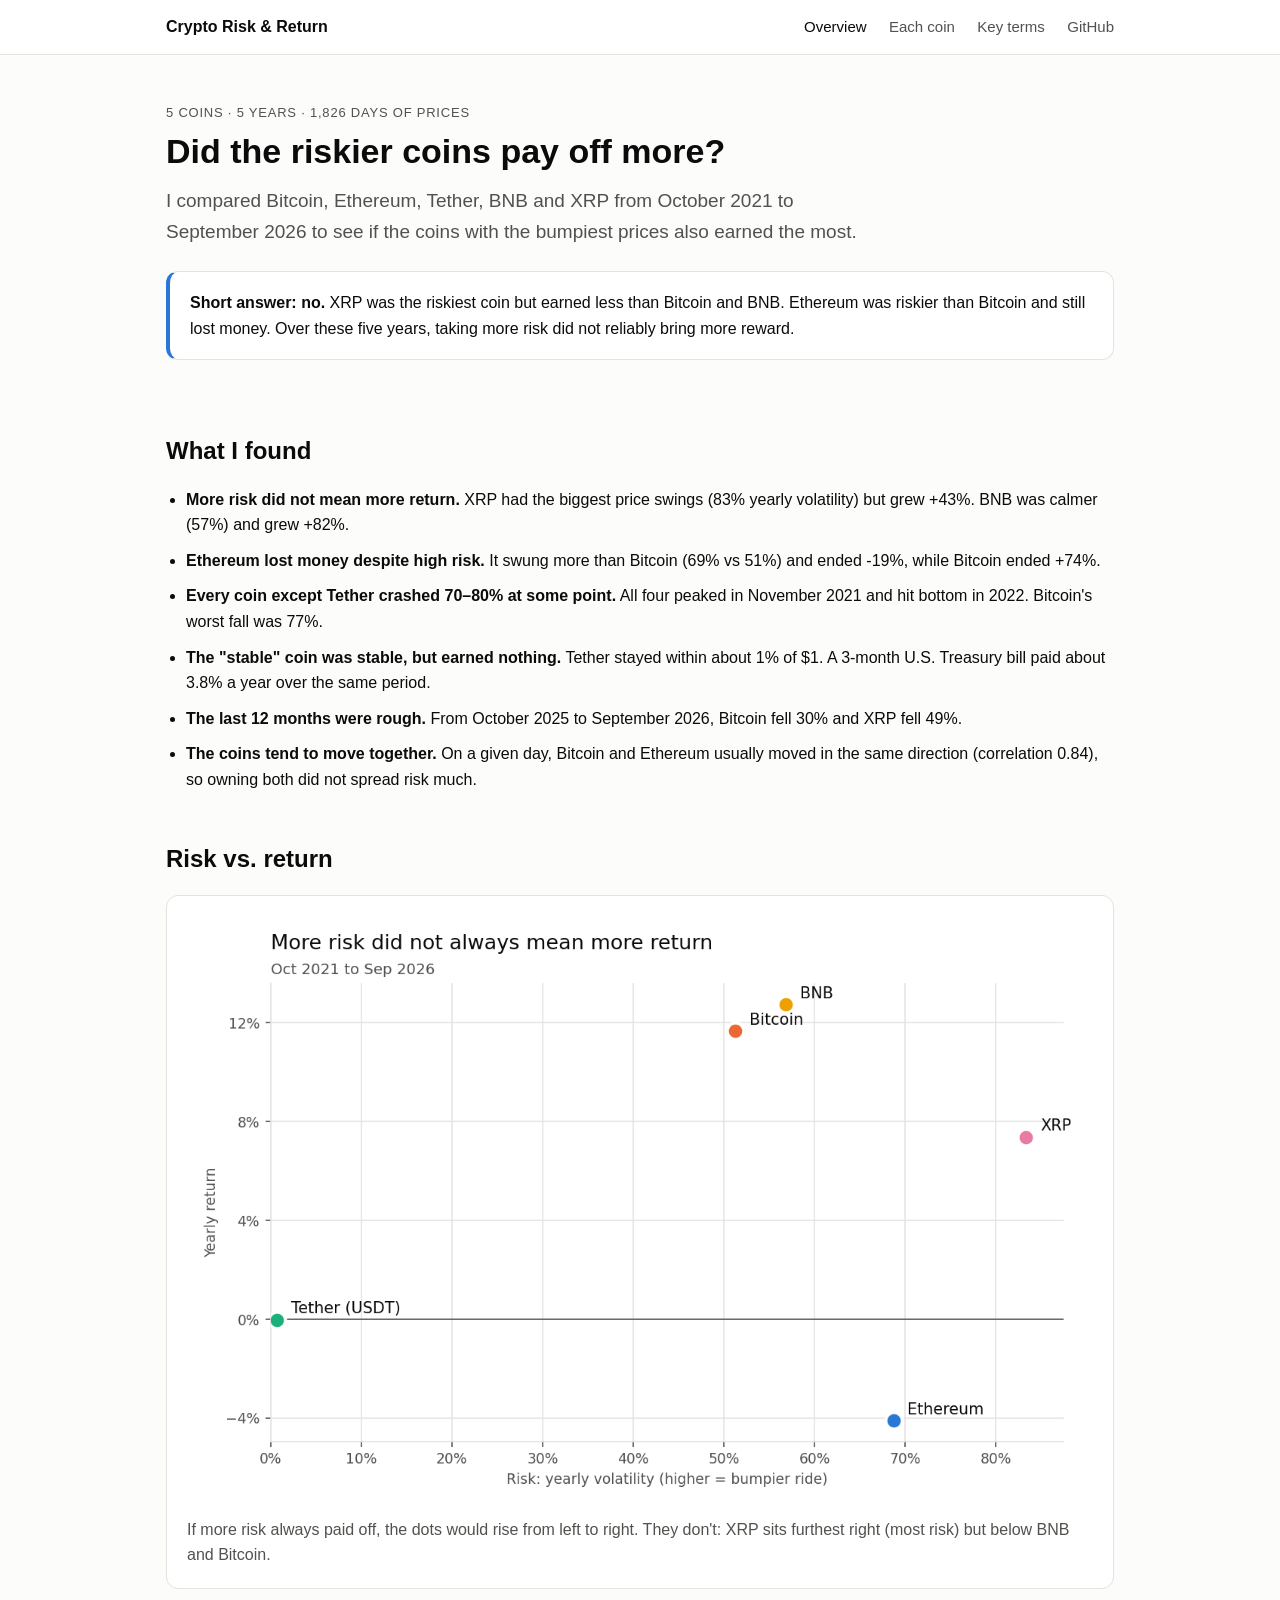
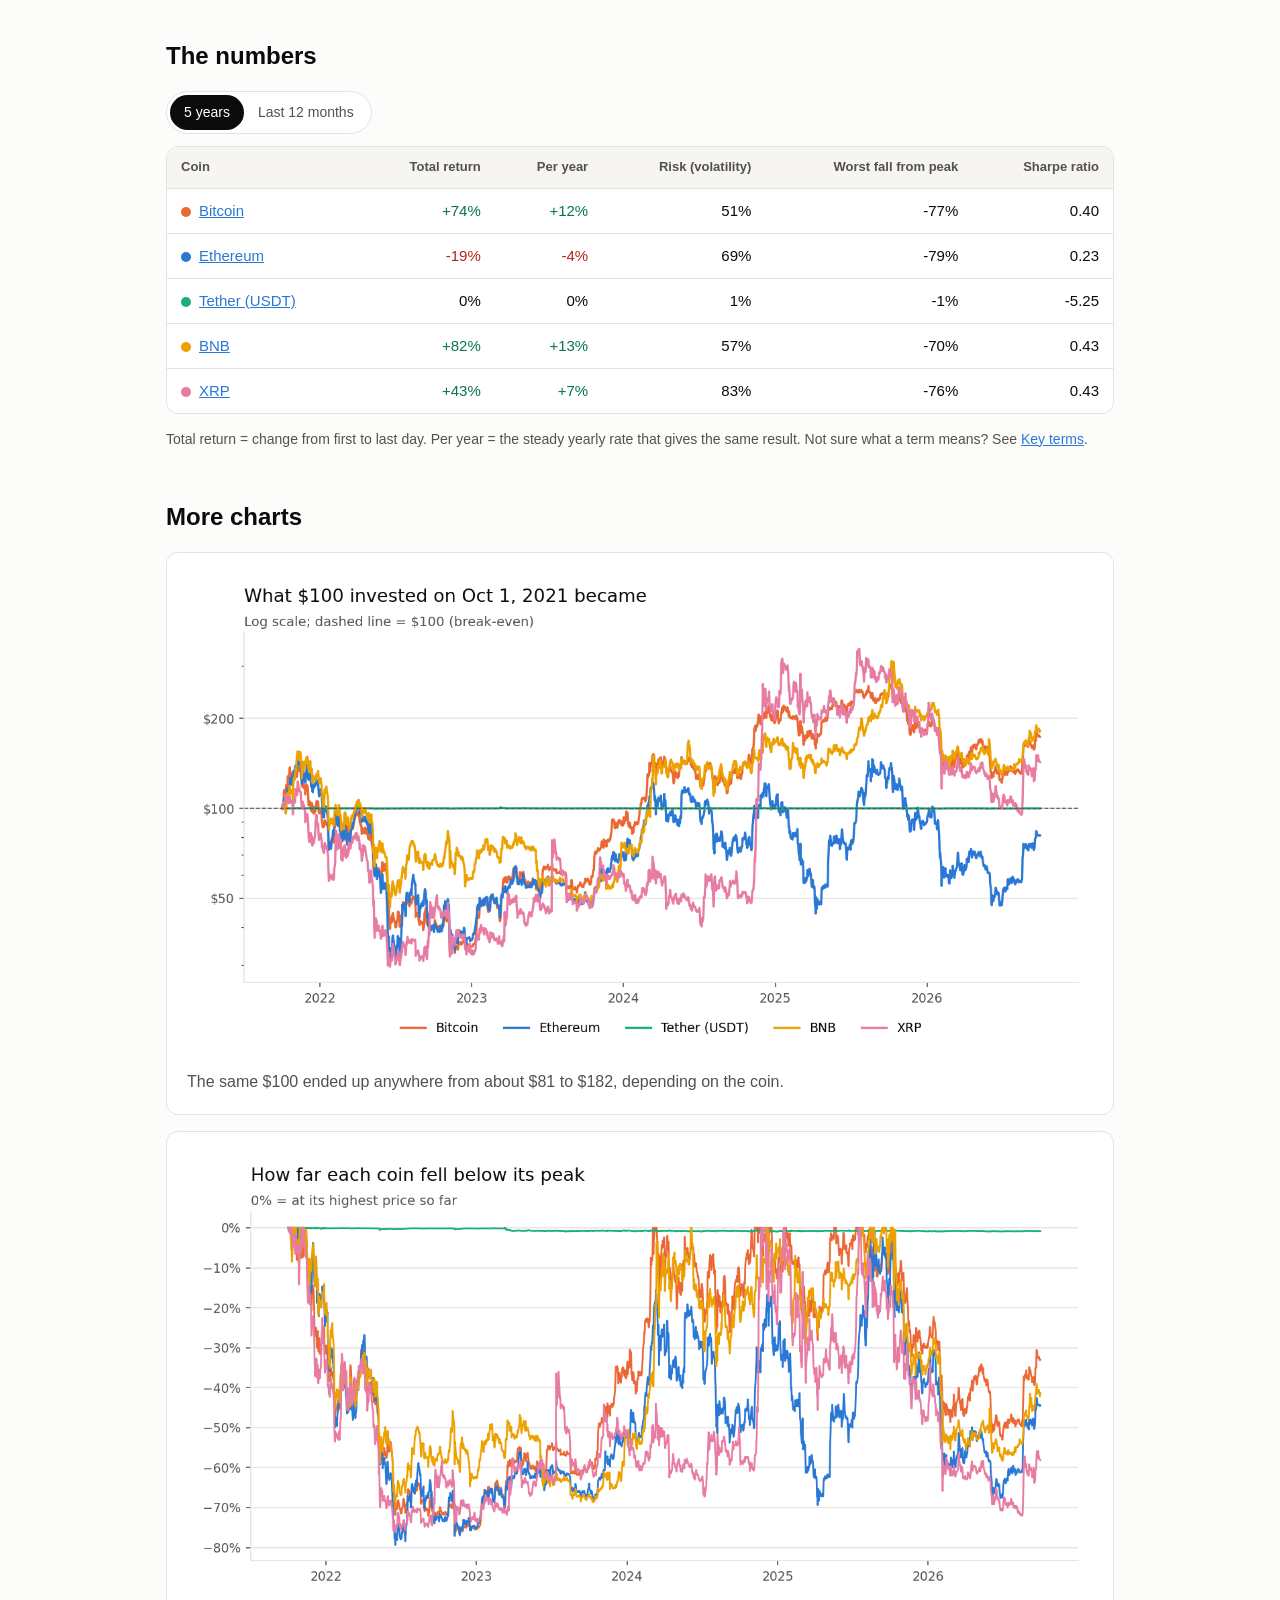
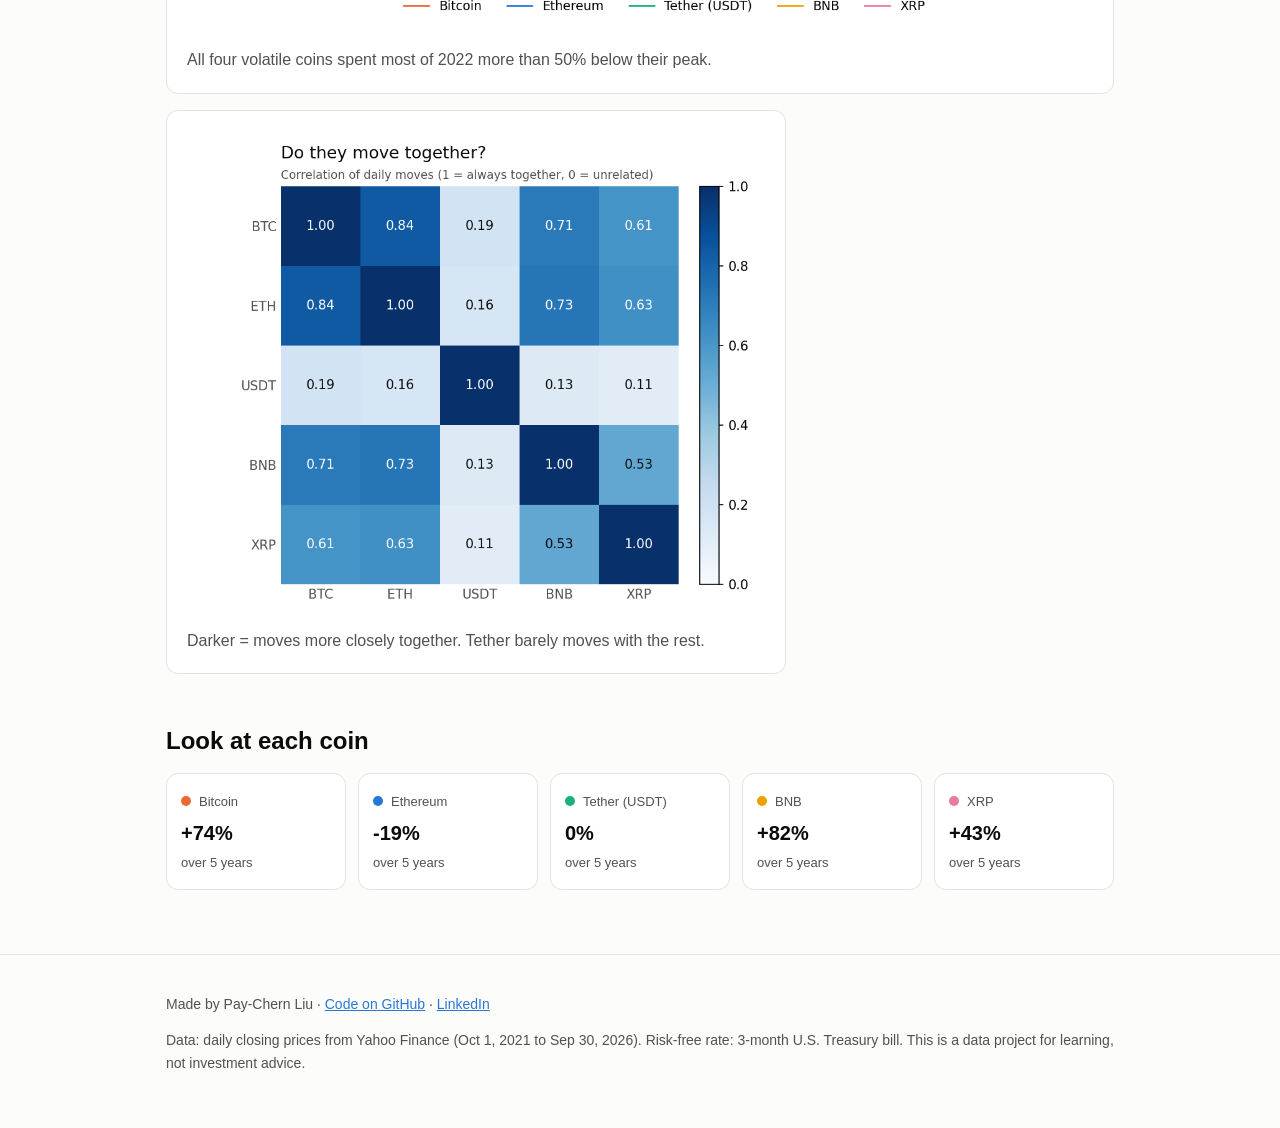
==== docs/index.html @ a0f99920 "Crypto risk and return analysis with GitHub Pages site Co-Authored-By: Claude Opus 5.5 <noreply@anth" ====
<!doctype html>
<html lang="en">
<head>
<meta charset="utf-8">
<meta name="viewport" content="width=device-width, initial-scale=1">
<title>Crypto Risk & Return</title>
<meta name="description" content="Five years of daily data on Bitcoin, Ethereum, Tether, BNB and XRP: did more risk bring more return?">
<link rel="stylesheet" href="style.css">
</head>
<body>
<header class="site"><div class="wrap">
  <a class="brand" href="index.html">Crypto Risk &amp; Return</a>
  <nav>
    <a href="index.html" class="active">Overview</a>
    <a href="coin.html?c=BTC">Each coin</a>
    <a href="glossary.html">Key terms</a>
    <a href="https://github.com/ppc1004/crypto-risk-return">GitHub</a>
  </nav>
</div></header>
<main class="wrap">
  <section class="hero">
    <p class="eyebrow">5 coins · 5 years · <span id="days"></span> days of prices</p>
    <h1>Did the riskier coins pay off more?</h1>
    <p class="lead">I compared Bitcoin, Ethereum, Tether, BNB and XRP from October 2021 to September 2026 to see if the coins with the bumpiest prices also earned the most.</p>
    <div class="answer"><p><strong>Short answer: no.</strong> XRP was the riskiest coin but earned less than Bitcoin and BNB. Ethereum was riskier than Bitcoin and still lost money. Over these five years, taking more risk did not reliably bring more reward.</p></div>
  </section>

  <h2>What I found</h2>
  <ul class="findings">
    <li><strong>More risk did not mean more return.</strong> XRP had the biggest price swings (<span data-v="five_year.XRP.annual_volatility|pctPlain"></span> yearly volatility) but grew <span data-v="five_year.XRP.total_return|pct"></span>. BNB was calmer (<span data-v="five_year.BNB.annual_volatility|pctPlain"></span>) and grew <span data-v="five_year.BNB.total_return|pct"></span>.</li>
    <li><strong>Ethereum lost money despite high risk.</strong> It swung more than Bitcoin (<span data-v="five_year.ETH.annual_volatility|pctPlain"></span> vs <span data-v="five_year.BTC.annual_volatility|pctPlain"></span>) and ended <span data-v="five_year.ETH.total_return|pct"></span>, while Bitcoin ended <span data-v="five_year.BTC.total_return|pct"></span>.</li>
    <li><strong>Every coin except Tether crashed 70–80% at some point.</strong> All four peaked in November 2021 and hit bottom in 2022. Bitcoin's worst fall was <span data-v="five_year.BTC.max_drawdown|abs"></span>.</li>
    <li><strong>The "stable" coin was stable, but earned nothing.</strong> Tether stayed within about 1% of $1. A 3-month U.S. Treasury bill paid about <span data-v="risk_free.five_year|pct1"></span> a year over the same period.</li>
    <li><strong>The last 12 months were rough.</strong> From October 2025 to September 2026, Bitcoin fell <span data-v="one_year.BTC.total_return|abs"></span> and XRP fell <span data-v="one_year.XRP.total_return|abs"></span>.</li>
    <li><strong>The coins tend to move together.</strong> On a given day, Bitcoin and Ethereum usually moved in the same direction (correlation <span data-v="correlation.BTC.ETH|num"></span>), so owning both did not spread risk much.</li>
  </ul>

  <h2>Risk vs. return</h2>
  <div class="card">
    <img src="images/compare_risk_vs_return.png" alt="Scatter chart of yearly volatility against yearly return for the five coins">
    <p>If more risk always paid off, the dots would rise from left to right. They don't: XRP sits furthest right (most risk) but below BNB and Bitcoin.</p>
  </div>

  <h2>The numbers</h2>
  <div class="toggle" role="tablist">
    <button class="on" data-w="five_year">5 years</button>
    <button data-w="one_year">Last 12 months</button>
  </div>
  <div class="table-wrap" id="table"></div>
  <p class="note">Total return = change from first to last day. Per year = the steady yearly rate that gives the same result. Not sure what a term means? See <a href="glossary.html">Key terms</a>.</p>

  <h2>More charts</h2>
  <div class="card">
    <img src="images/compare_growth_of_100.png" alt="Line chart of what 100 dollars invested in each coin became">
    <p>The same $100 ended up anywhere from about $<span id="min100"></span> to $<span id="max100"></span>, depending on the coin.</p>
  </div>
  <div class="card">
      <img src="images/compare_drawdown.png" alt="Line chart of how far each coin fell below its peak">
      <p>All four volatile coins spent most of 2022 more than 50% below their peak.</p>
  </div>
  <div class="card narrow">
      <img src="images/compare_correlation.png" alt="Heat map of how closely daily moves of each pair of coins match">
      <p>Darker = moves more closely together. Tether barely moves with the rest.</p>
  </div>

  <h2>Look at each coin</h2>
  <div class="coins" id="coins"></div>
</main>
<footer><div class="wrap">
  <p>Made by Pay-Chern Liu · <a href="https://github.com/ppc1004/crypto-risk-return">Code on GitHub</a> · <a href="https://www.linkedin.com/in/pay-chern-liu-8033b033a">LinkedIn</a></p>
  <p>Data: daily closing prices from Yahoo Finance (Oct 1, 2021 to Sep 30, 2026). Risk-free rate: 3-month U.S. Treasury bill. This is a data project for learning, not investment advice.</p>
</div></footer>
<script src="app.js"></script>
<script>
loadData().then(function (data) {
  fillValues(data);
  document.getElementById("days").textContent = data.period.days.toLocaleString("en-US");

  function showTable(w) {
    document.getElementById("table").innerHTML = metricsTable(data[w], data.colors);
    document.querySelectorAll(".toggle button").forEach(function (b) {
      b.classList.toggle("on", b.getAttribute("data-w") === w);
    });
  }
  document.querySelectorAll(".toggle button").forEach(function (b) {
    b.addEventListener("click", function () { showTable(b.getAttribute("data-w")); });
  });
  showTable("five_year");

  var ends = COIN_ORDER.map(function (c) { return 100 * (1 + data.five_year[c].total_return); });
  document.getElementById("min100").textContent = Math.round(Math.min.apply(null, ends));
  document.getElementById("max100").textContent = Math.round(Math.max.apply(null, ends));

  var html = "";
  COIN_ORDER.forEach(function (c) {
    var r = data.five_year[c];
    html += '<a class="coin-link" href="coin.html?c=' + c + '">' + dot(data.colors[c]) +
      '<span class="small">' + r.name + '</span><span class="big">' + pct(r.total_return) +
      '</span><span class="small">over 5 years</span></a>';
  });
  document.getElementById("coins").innerHTML = html;
});
</script>
</body>
</html>
---- docs/style.css ----
:root {
  --bg: #fcfcfb;
  --card: #ffffff;
  --text: #0b0b0b;
  --muted: #52514e;
  --line: #e4e3df;
  --accent: #2a78d6;
  --down: #b42318;
  --up: #067647;
  --radius: 12px;
  color-scheme: light;
}
* { box-sizing: border-box; }
body {
  margin: 0;
  background: var(--bg);
  color: var(--text);
  font: 16px/1.6 -apple-system, BlinkMacSystemFont, "Segoe UI", Roboto, Helvetica, Arial, sans-serif;
}
a { color: var(--accent); }
.wrap { max-width: 980px; margin: 0 auto; padding: 0 16px; }
header.site { border-bottom: 1px solid var(--line); background: var(--card); }
header.site .wrap { display: flex; align-items: center; justify-content: space-between; gap: 12px; flex-wrap: wrap; padding-top: 14px; padding-bottom: 14px; }
.brand { font-weight: 700; text-decoration: none; color: var(--text); }
nav a { margin-left: 18px; text-decoration: none; color: var(--muted); font-size: 15px; }
nav a:first-child { margin-left: 0; }
nav a.active, nav a:hover { color: var(--text); }
.hero { padding: 48px 0 24px; }
.eyebrow { font-size: 13px; letter-spacing: .06em; text-transform: uppercase; color: var(--muted); margin: 0 0 8px; }
h1 { font-size: 34px; line-height: 1.2; margin: 0 0 14px; }
h2 { font-size: 24px; margin: 48px 0 12px; }
h3 { font-size: 18px; margin: 0 0 6px; }
.lead { font-size: 19px; color: var(--muted); max-width: 720px; margin: 0; }
.answer { background: var(--card); border: 1px solid var(--line); border-left: 4px solid var(--accent); border-radius: var(--radius); padding: 18px 20px; margin: 24px 0 0; }
.answer p { margin: 0; }
ul.findings { padding-left: 20px; }
ul.findings li { margin-bottom: 10px; }
.card { background: var(--card); border: 1px solid var(--line); border-radius: var(--radius); padding: 20px; margin: 16px 0; }
.card img { width: 100%; height: auto; display: block; }
.card p { margin: 12px 0 0; color: var(--muted); }
.grid2 { display: grid; grid-template-columns: 1fr 1fr; gap: 16px; }
.table-wrap { overflow-x: auto; border: 1px solid var(--line); border-radius: var(--radius); background: var(--card); }
table { border-collapse: collapse; width: 100%; font-size: 15px; font-variant-numeric: tabular-nums; }
th, td { padding: 10px 14px; text-align: right; border-bottom: 1px solid var(--line); white-space: nowrap; }
th:first-child, td:first-child { text-align: left; }
thead th { font-size: 13px; color: var(--muted); font-weight: 600; background: #f6f5f2; }
tbody tr:last-child td { border-bottom: 0; }
td.neg { color: var(--down); }
td.pos { color: var(--up); }
.dot { display: inline-block; width: 10px; height: 10px; border-radius: 50%; margin-right: 8px; vertical-align: middle; }
.toggle { display: inline-flex; border: 1px solid var(--line); border-radius: 999px; padding: 3px; background: var(--card); margin: 4px 0 12px; }
.toggle button { border: 0; background: none; padding: 6px 14px; border-radius: 999px; font: inherit; font-size: 14px; color: var(--muted); cursor: pointer; }
.toggle button.on { background: var(--text); color: #fff; }
.note { font-size: 14px; color: var(--muted); }
.coins { display: grid; grid-template-columns: repeat(5, 1fr); gap: 12px; }
.coin-link { display: block; text-decoration: none; color: var(--text); background: var(--card); border: 1px solid var(--line); border-radius: var(--radius); padding: 14px; }
.coin-link:hover { border-color: var(--muted); }
.coin-link .big { font-size: 20px; font-weight: 700; display: block; margin-top: 4px; }
.coin-link .small { font-size: 13px; color: var(--muted); }
.stats { display: grid; grid-template-columns: repeat(4, 1fr); gap: 12px; margin-top: 20px; }
.stat { background: var(--card); border: 1px solid var(--line); border-radius: var(--radius); padding: 14px; }
.stat .label { font-size: 13px; color: var(--muted); }
.stat .value { font-size: 24px; font-weight: 700; font-variant-numeric: tabular-nums; }
.tabs { display: flex; gap: 8px; flex-wrap: wrap; margin: 20px 0 0; }
.tabs a { text-decoration: none; border: 1px solid var(--line); border-radius: 999px; padding: 6px 14px; color: var(--muted); background: var(--card); font-size: 14px; }
.tabs a.on { color: #fff; background: var(--text); border-color: var(--text); }
dl.glossary dt { font-weight: 700; font-size: 18px; margin-top: 28px; }
dl.glossary dd { margin: 6px 0 0; color: var(--text); }
dl.glossary dd p { margin: 0 0 8px; }
.example { background: #f6f5f2; border-radius: 8px; padding: 10px 14px; font-size: 15px; }
footer { border-top: 1px solid var(--line); margin-top: 64px; padding: 24px 0 40px; font-size: 14px; color: var(--muted); }
@media (max-width: 760px) {
  h1 { font-size: 27px; }
  .grid2 { grid-template-columns: 1fr; }
  .coins { grid-template-columns: repeat(2, 1fr); }
  .stats { grid-template-columns: repeat(2, 1fr); }
  nav a { margin-left: 12px; }
  .card { padding: 14px; }
}
.card.narrow { max-width: 620px; }
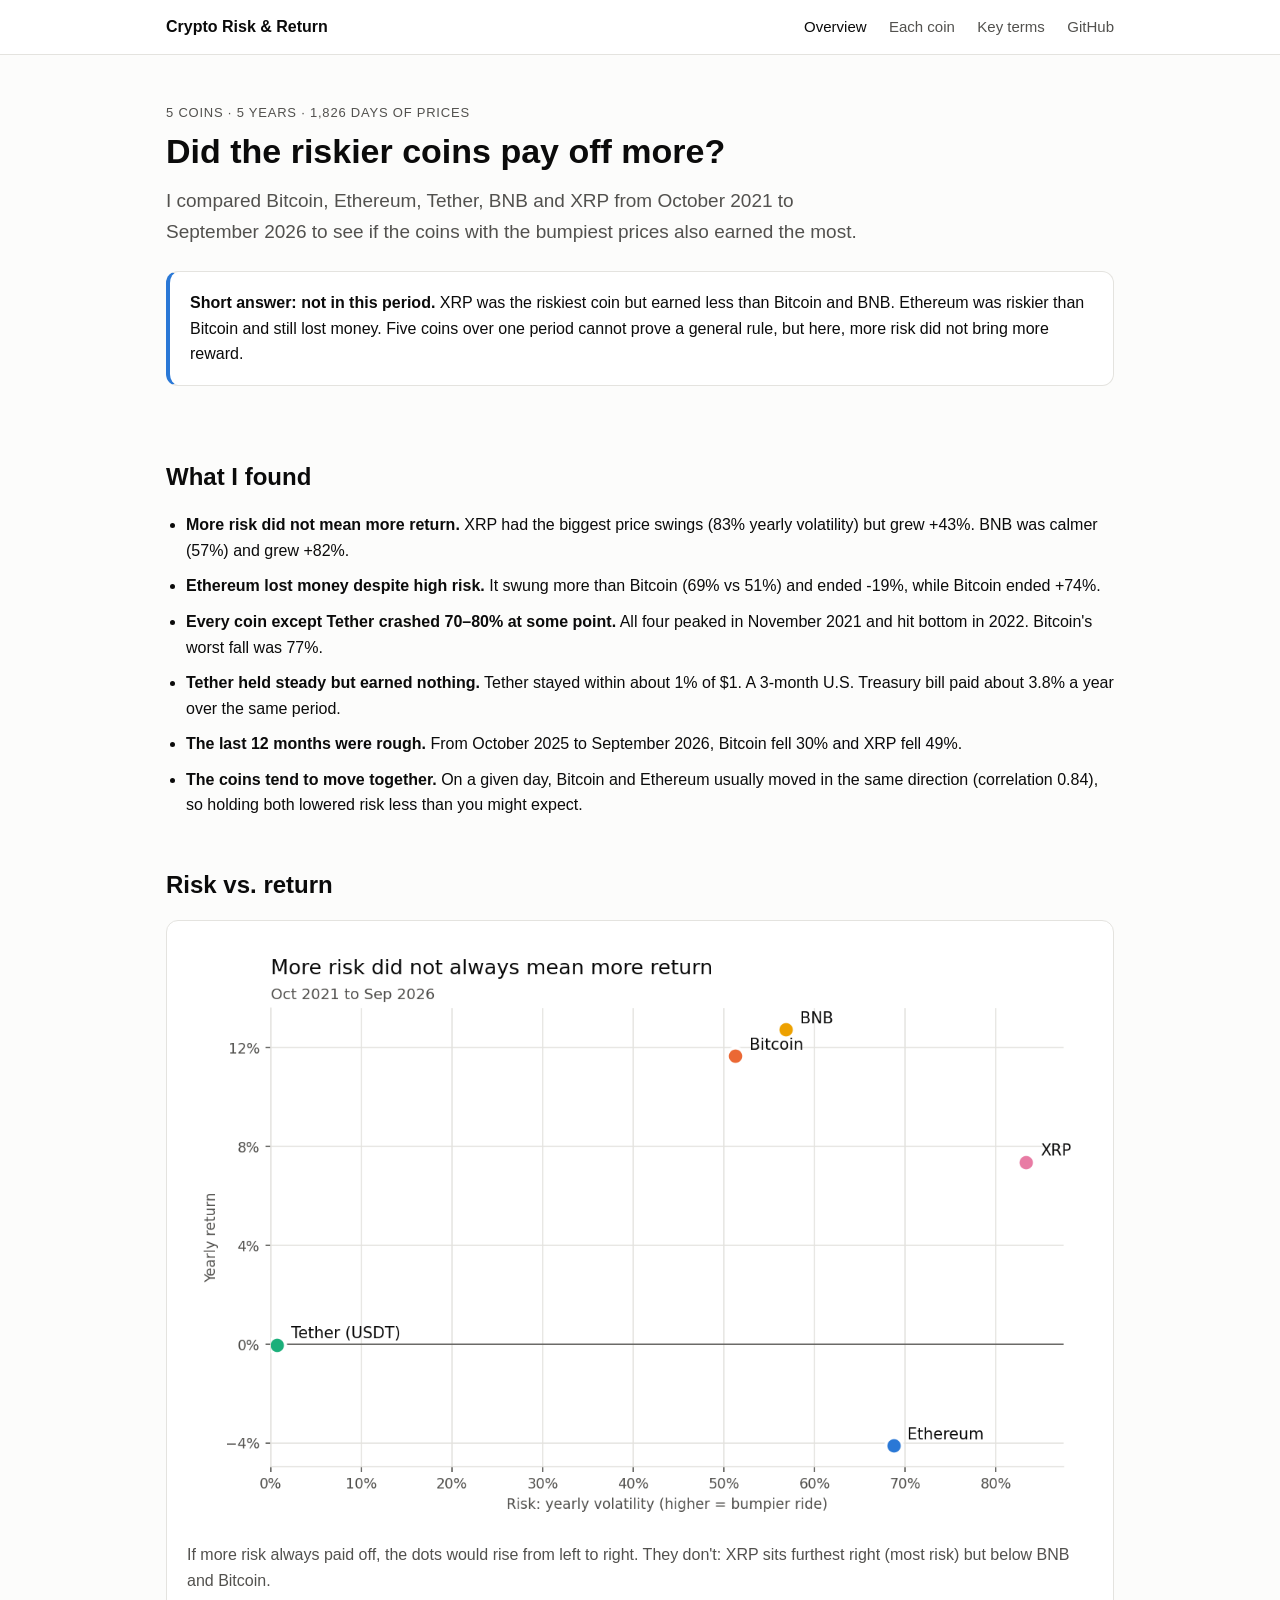
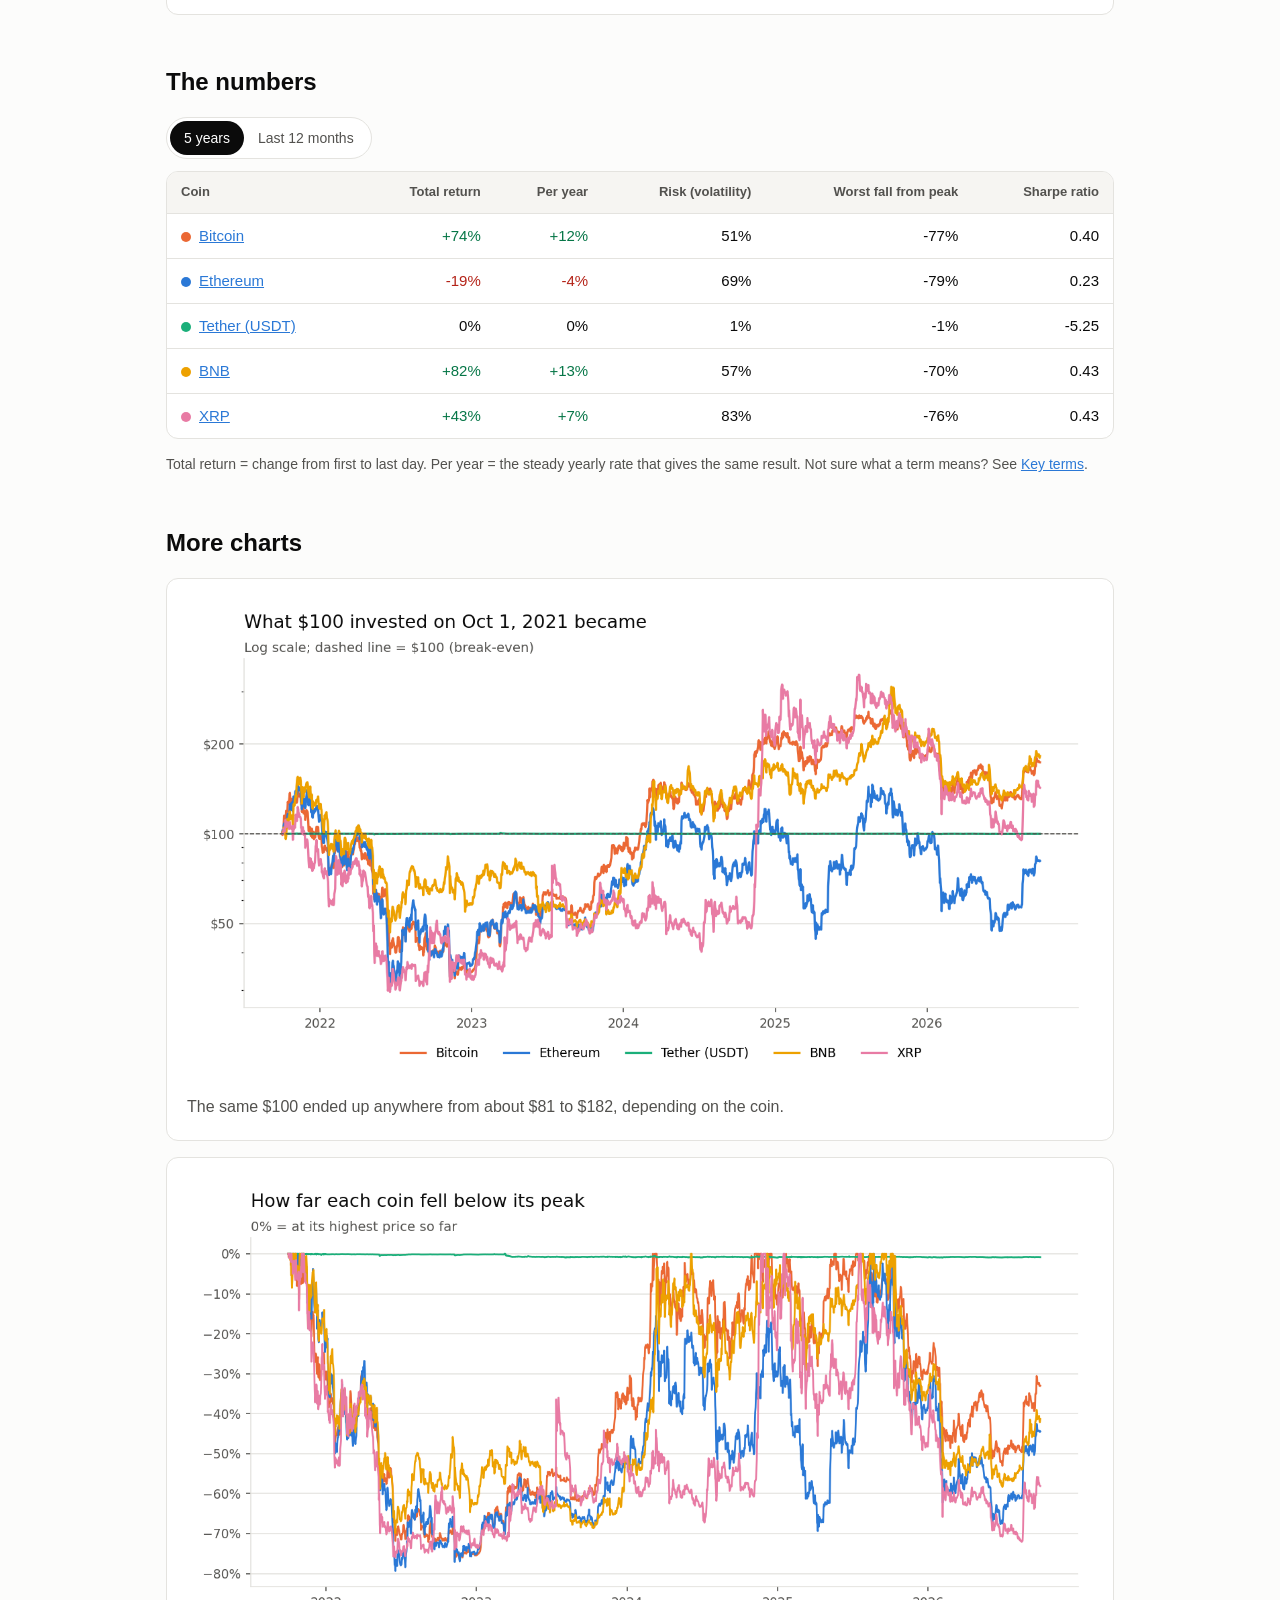
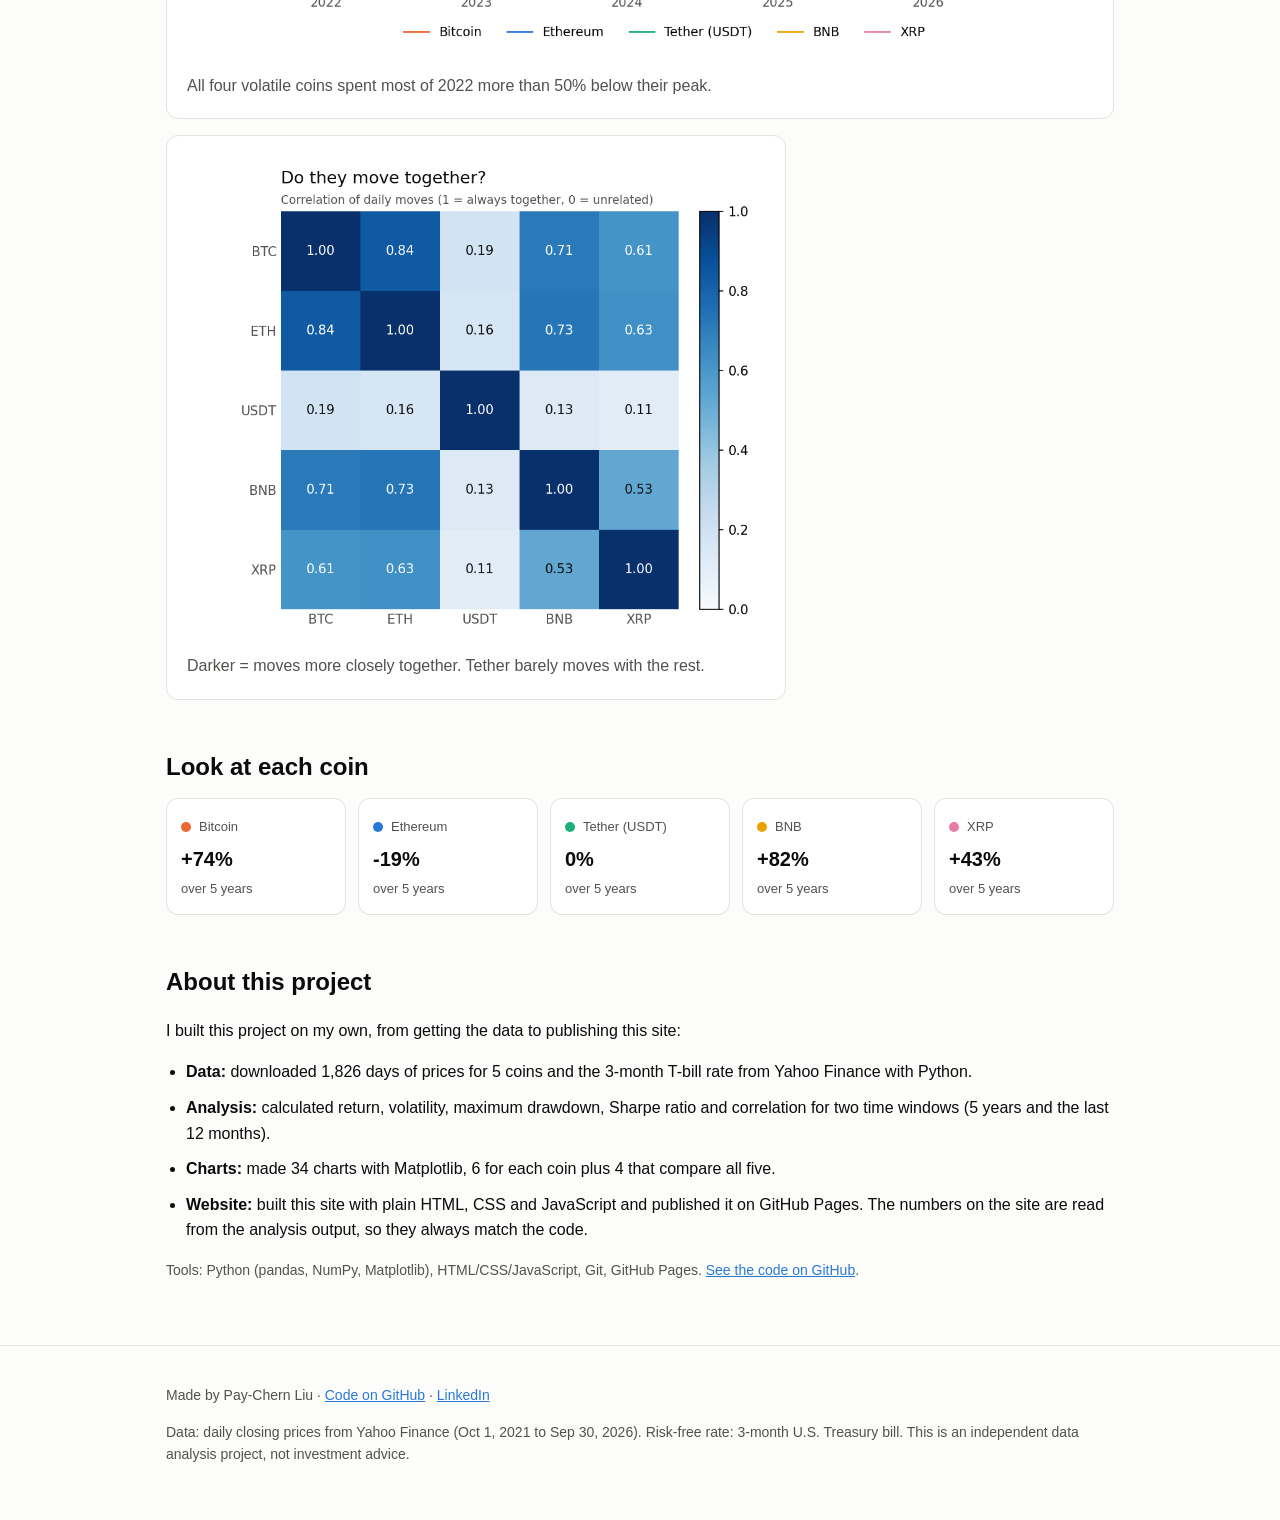
==== commit e690a233: "Update wording" ====
--- a/docs/index.html
+++ b/docs/index.html
@@ -22,7 +22,7 @@
     <p class="eyebrow">5 coins · 5 years · <span id="days"></span> days of prices</p>
     <h1>Did the riskier coins pay off more?</h1>
     <p class="lead">I compared Bitcoin, Ethereum, Tether, BNB and XRP from October 2021 to September 2026 to see if the coins with the bumpiest prices also earned the most.</p>
-    <div class="answer"><p><strong>Short answer: no.</strong> XRP was the riskiest coin but earned less than Bitcoin and BNB. Ethereum was riskier than Bitcoin and still lost money. Over these five years, taking more risk did not reliably bring more reward.</p></div>
+    <div class="answer"><p><strong>Short answer: not in this period.</strong> XRP was the riskiest coin but earned less than Bitcoin and BNB. Ethereum was riskier than Bitcoin and still lost money. Five coins over one period cannot prove a general rule, but here, more risk did not bring more reward.</p></div>
   </section>
 
   <h2>What I found</h2>
@@ -30,9 +30,9 @@
     <li><strong>More risk did not mean more return.</strong> XRP had the biggest price swings (<span data-v="five_year.XRP.annual_volatility|pctPlain"></span> yearly volatility) but grew <span data-v="five_year.XRP.total_return|pct"></span>. BNB was calmer (<span data-v="five_year.BNB.annual_volatility|pctPlain"></span>) and grew <span data-v="five_year.BNB.total_return|pct"></span>.</li>
     <li><strong>Ethereum lost money despite high risk.</strong> It swung more than Bitcoin (<span data-v="five_year.ETH.annual_volatility|pctPlain"></span> vs <span data-v="five_year.BTC.annual_volatility|pctPlain"></span>) and ended <span data-v="five_year.ETH.total_return|pct"></span>, while Bitcoin ended <span data-v="five_year.BTC.total_return|pct"></span>.</li>
     <li><strong>Every coin except Tether crashed 70–80% at some point.</strong> All four peaked in November 2021 and hit bottom in 2022. Bitcoin's worst fall was <span data-v="five_year.BTC.max_drawdown|abs"></span>.</li>
-    <li><strong>The "stable" coin was stable, but earned nothing.</strong> Tether stayed within about 1% of $1. A 3-month U.S. Treasury bill paid about <span data-v="risk_free.five_year|pct1"></span> a year over the same period.</li>
+    <li><strong>Tether held steady but earned nothing.</strong> Tether stayed within about 1% of $1. A 3-month U.S. Treasury bill paid about <span data-v="risk_free.five_year|pct1"></span> a year over the same period.</li>
     <li><strong>The last 12 months were rough.</strong> From October 2025 to September 2026, Bitcoin fell <span data-v="one_year.BTC.total_return|abs"></span> and XRP fell <span data-v="one_year.XRP.total_return|abs"></span>.</li>
-    <li><strong>The coins tend to move together.</strong> On a given day, Bitcoin and Ethereum usually moved in the same direction (correlation <span data-v="correlation.BTC.ETH|num"></span>), so owning both did not spread risk much.</li>
+    <li><strong>The coins tend to move together.</strong> On a given day, Bitcoin and Ethereum usually moved in the same direction (correlation <span data-v="correlation.BTC.ETH|num"></span>), so holding both lowered risk less than you might expect.</li>
   </ul>
 
   <h2>Risk vs. return</h2>
@@ -65,10 +65,20 @@
 
   <h2>Look at each coin</h2>
   <div class="coins" id="coins"></div>
+
+  <h2>About this project</h2>
+  <p>I built this project on my own, from getting the data to publishing this site:</p>
+  <ul class="findings">
+    <li><strong>Data:</strong> downloaded 1,826 days of prices for 5 coins and the 3-month T-bill rate from Yahoo Finance with Python.</li>
+    <li><strong>Analysis:</strong> calculated return, volatility, maximum drawdown, Sharpe ratio and correlation for two time windows (5 years and the last 12 months).</li>
+    <li><strong>Charts:</strong> made 34 charts with Matplotlib, 6 for each coin plus 4 that compare all five.</li>
+    <li><strong>Website:</strong> built this site with plain HTML, CSS and JavaScript and published it on GitHub Pages. The numbers on the site are read from the analysis output, so they always match the code.</li>
+  </ul>
+  <p class="note">Tools: Python (pandas, NumPy, Matplotlib), HTML/CSS/JavaScript, Git, GitHub Pages. <a href="https://github.com/ppc1004/crypto-risk-return">See the code on GitHub</a>.</p>
 </main>
 <footer><div class="wrap">
   <p>Made by Pay-Chern Liu · <a href="https://github.com/ppc1004/crypto-risk-return">Code on GitHub</a> · <a href="https://www.linkedin.com/in/pay-chern-liu-8033b033a">LinkedIn</a></p>
-  <p>Data: daily closing prices from Yahoo Finance (Oct 1, 2021 to Sep 30, 2026). Risk-free rate: 3-month U.S. Treasury bill. This is a data project for learning, not investment advice.</p>
+  <p>Data: daily closing prices from Yahoo Finance (Oct 1, 2021 to Sep 30, 2026). Risk-free rate: 3-month U.S. Treasury bill. This is an independent data analysis project, not investment advice.</p>
 </div></footer>
 <script src="app.js"></script>
 <script>
